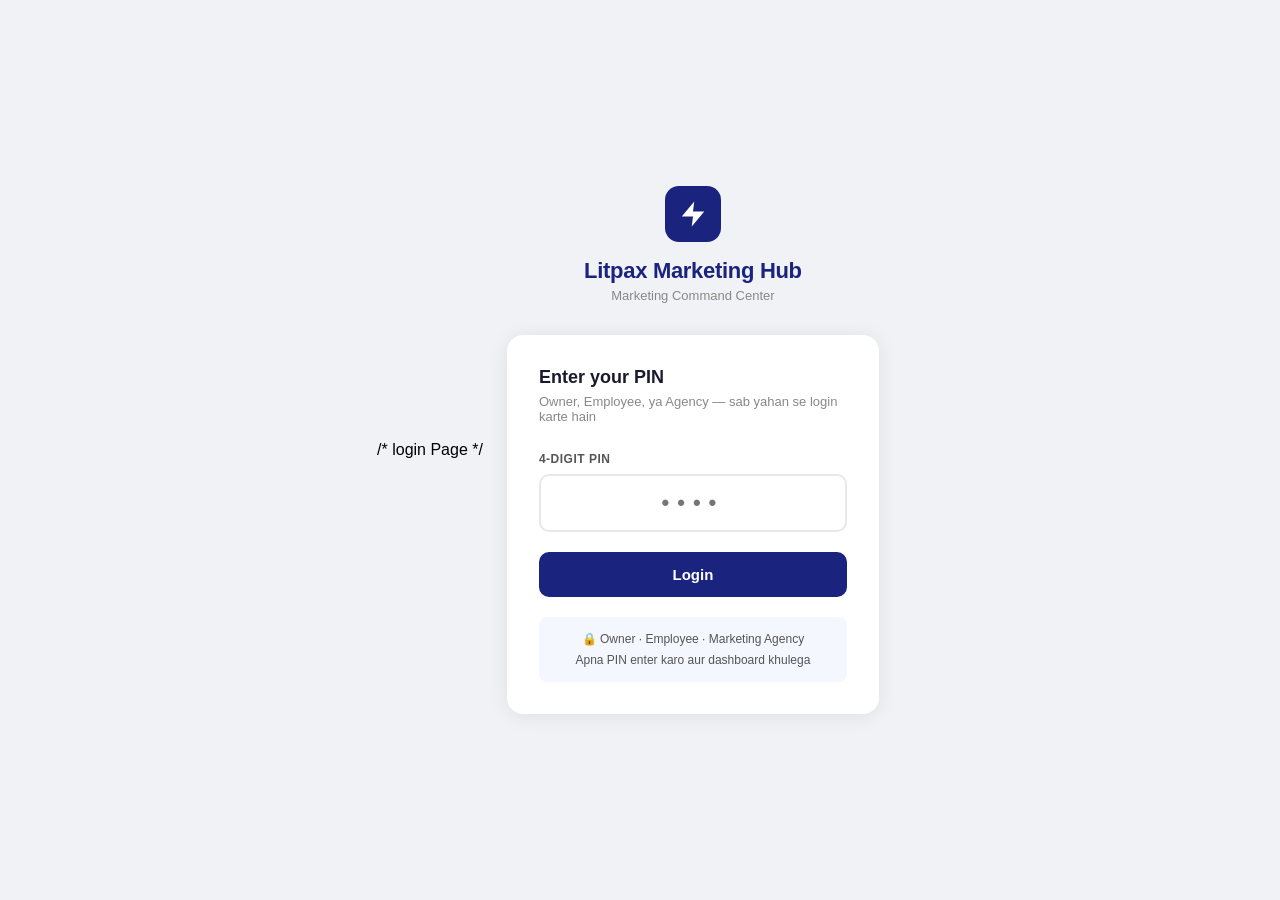
==== agency.html @ cd083c2f "Create agency.html" ====
<!DOCTYPE html>
<html lang="en">
<head>
<meta charset="UTF-8"/>
<meta name="viewport" content="width=device-width, initial-scale=1.0"/>
<title>Agency Panel — Litpax Marketing Hub</title>
<style>
  @import url('https://fonts.googleapis.com/css2?family=Inter:wght@300;400;500;600;700&display=swap');
  * { margin:0; padding:0; box-sizing:border-box; }
  body { font-family:'Inter',sans-serif; background:#f0f2f5; color:#1a1a2e; }

  .sidebar {
    position:fixed; top:0; left:0; width:220px; height:100vh;
    background:#4a148c; display:flex; flex-direction:column; z-index:100;
  }
  .sidebar-brand { padding:20px 20px 16px; border-bottom:1px solid rgba(255,255,255,0.1); }
  .sidebar-brand h2 { color:white; font-size:14px; font-weight:700; }
  .sidebar-brand p  { color:rgba(255,255,255,0.5); font-size:11px; margin-top:2px; }

  .nav { flex:1; padding:12px 0; }
  .nav-item {
    display:flex; align-items:center; gap:10px;
    padding:10px 20px; color:rgba(255,255,255,0.7);
    font-size:13px; font-weight:500; cursor:pointer;
    transition:all 0.2s; border-left:3px solid transparent;
  }
  .nav-item:hover { color:white; background:rgba(255,255,255,0.08); }
  .nav-item.active { color:white; background:rgba(255,255,255,0.12); border-left-color:#ce93d8; }

  .sidebar-footer { padding:16px 20px; border-top:1px solid rgba(255,255,255,0.1); }
  .user-chip { display:flex; align-items:center; gap:10px; }
  .user-avatar {
    width:32px; height:32px; border-radius:50%;
    background:rgba(255,255,255,0.2);
    display:flex; align-items:center; justify-content:center;
    color:white; font-size:13px; font-weight:700;
  }
  .user-info p    { color:white; font-size:12px; font-weight:600; }
  .user-info span { color:rgba(255,255,255,0.5); font-size:11px; }
  .logout-btn {
    margin-top:10px; width:100%; padding:8px;
    background:rgba(255,255,255,0.1); border:none;
    color:rgba(255,255,255,0.7); border-radius:6px;
    font-size:12px; cursor:pointer; font-family:'Inter',sans-serif;
  }
  .logout-btn:hover { background:rgba(255,255,255,0.2); color:white; }

  .main { margin-left:220px; padding:24px; min-height:100vh; }
  .page-header {
    display:flex; align-items:center; justify-content:space-between; margin-bottom:24px;
  }
  .page-header h1 { font-size:22px; font-weight:700; }
  .page-header p  { font-size:13px; color:#888; margin-top:2px; }

  .stats-grid { display:grid; grid-template-columns:repeat(3,1fr); gap:16px; margin-bottom:24px; }
  .stat-card {
    background:white; border-radius:12px; padding:20px;
    box-shadow:0 1px 8px rgba(0,0,0,0.06);
  }
  .stat-label { font-size:11px; font-weight:600; color:#888; text-transform:uppercase; letter-spacing:0.5px; }
  .stat-value { font-size:30px; font-weight:700; color:#4a148c; margin:6px 0 2px; }
  .stat-sub   { font-size:12px; color:#aaa; }
  .stat-card.amber .stat-value { color:#e65100; }
  .stat-card.green .stat-value { color:#2e7d32; }

  .section { display:none; }
  .section.active { display:block; }

  .tasks-grid { display:grid; grid-template-columns:repeat(auto-fill, minmax(320px,1fr)); gap:16px; }

  .task-card {
    background:white; border-radius:12px; padding:20px;
    box-shadow:0 1px 8px rgba(0,0,0,0.06);
    border-left:4px solid #e8e8e8;
    transition:box-shadow 0.2s;
  }
  .task-card:hover { box-shadow:0 4px 20px rgba(0,0,0,0.1); }
  .task-card.priority-High   { border-left-color:#c62828; }
  .task-card.priority-Medium { border-left-color:#e65100; }
  .task-card.priority-Low    { border-left-color:#2e7d32; }

  .task-card-head {
    display:flex; align-items:flex-start; justify-content:space-between; margin-bottom:10px;
  }
  .task-card-head h3 { font-size:14px; font-weight:700; color:#1a1a2e; flex:1; margin-right:8px; }

  .badge { display:inline-block; padding:3px 10px; border-radius:20px; font-size:11px; font-weight:600; }
  .badge-created    { background:#e8eaf6; color:#3949ab; }
  .badge-inprogress { background:#fff3e0; color:#e65100; }
  .badge-review     { background:#f3e5f5; color:#6a1b9a; }
  .badge-approved   { background:#e8f5e9; color:#2e7d32; }
  .badge-rejected   { background:#ffebee; color:#c62828; }

  .task-desc {
    font-size:12px; color:#888; margin-bottom:12px;
    display:-webkit-box; -webkit-line-clamp:2;
    -webkit-box-orient:vertical; overflow:hidden;
  }

  .task-meta { display:flex; gap:16px; margin-bottom:14px; }
  .task-meta-item { font-size:11px; color:#aaa; }
  .task-meta-item strong { color:#555; }

  .task-actions { display:flex; gap:8px; flex-wrap:wrap; }
  .btn-sm {
    padding:6px 12px; border-radius:6px; font-size:12px;
    font-weight:600; cursor:pointer; border:none;
    font-family:'Inter',sans-serif; transition:all 0.2s;
  }
  .btn-upload   { background:#f3e5f5; color:#4a148c; }
  .btn-upload:hover { background:#e1bee7; }
  .btn-progress { background:#fff3e0; color:#e65100; }
  .btn-progress:hover { background:#ffe0b2; }
  .btn-done     { background:#e8f5e9; color:#2e7d32; }
  .btn-done:hover { background:#c8e6c9; }

  /* UPLOAD MODAL */
  .modal-overlay {
    position:fixed; inset:0; background:rgba(0,0,0,0.4);
    display:none; align-items:center; justify-content:center; z-index:1000;
  }
  .modal-overlay.open { display:flex; }
  .modal {
    background:white; border-radius:16px; width:480px; max-width:90vw;
    max-height:85vh; overflow-y:auto; padding:28px;
    box-shadow:0 8px 40px rgba(0,0,0,0.15);
  }
  .modal-head {
    display:flex; align-items:center; justify-content:space-between; margin-bottom:20px;
  }
  .modal-head h3 { font-size:16px; font-weight:700; }
  .modal-close {
    width:28px; height:28px; background:#f0f0f0; border:none;
    border-radius:50%; cursor:pointer; font-size:16px;
    display:flex; align-items:center; justify-content:center;
  }

  .form-group { margin-bottom:14px; }
  .form-group label {
    font-size:11px; font-weight:600; color:#555;
    text-transform:uppercase; letter-spacing:0.5px;
    display:block; margin-bottom:6px;
  }
  .form-group input,
  .form-group textarea {
    width:100%; padding:10px 12px; border:1.5px solid #e8e8e8;
    border-radius:8px; font-size:13px; outline:none;
    font-family:'Inter',sans-serif; transition:border-color 0.2s;
  }
  .form-group input:focus,
  .form-group textarea:focus { border-color:#4a148c; }
  .form-group textarea { resize:vertical; min-height:70px; }

  .btn-primary {
    padding:11px 24px; background:#4a148c; color:white;
    border:none; border-radius:8px; font-size:13px; font-weight:600;
    cursor:pointer; font-family:'Inter',sans-serif; transition:background 0.2s;
  }
  .btn-primary:hover { background:#6a1b9a; }
  .btn-primary:disabled { background:#aaa; cursor:not-allowed; }

  .del-history { margin-top:16px; }
  .del-history h4 { font-size:12px; font-weight:700; color:#555; text-transform:uppercase; margin-bottom:8px; }
  .del-item { padding:10px 12px; background:#f8f9ff; border-radius:8px; margin-bottom:6px; font-size:12px; }
  .del-item a { color:#4a148c; text-decoration:none; font-weight:500; }
  .del-meta { font-size:11px; color:#aaa; margin-top:2px; }

  .empty-state { text-align:center; padding:48px 20px; color:#aaa; }
  .empty-state p { font-size:14px; margin-top:8px; }

  .table-card { background:white; border-radius:12px; box-shadow:0 1px 8px rgba(0,0,0,0.06); overflow:hidden; }
  .table-header { padding:16px 20px; border-bottom:1px solid #f0f0f0; }
  .table-header h3 { font-size:14px; font-weight:700; }
  table { width:100%; border-collapse:collapse; }
  th { padding:10px 16px; text-align:left; font-size:11px; font-weight:600; color:#888; text-transform:uppercase; background:#fafafa; border-bottom:1px solid #f0f0f0; }
  td { padding:12px 16px; font-size:13px; color:#333; border-bottom:1px solid #f7f7f7; }
  tr:last-child td { border-bottom:none; }

  .toast {
    position:fixed; bottom:24px; right:24px;
    background:#4a148c; color:white; padding:12px 20px;
    border-radius:10px; font-size:13px; font-weight:500;
    box-shadow:0 4px 20px rgba(0,0,0,0.15);
    transform:translateY(80px); opacity:0; transition:all 0.3s; z-index:9999;
  }
  .toast.show { transform:translateY(0); opacity:1; }

  .spinner {
    display:inline-block; width:14px; height:14px;
    border:2px solid rgba(255,255,255,0.4); border-top-color:white;
    border-radius:50%; animation:spin 0.7s linear infinite;
    vertical-align:middle; margin-right:6px;
  }
  @keyframes spin { to { transform:rotate(360deg); } }
</style>
</head>
<body>

<div class="sidebar">
  <div class="sidebar-brand">
    <h2>⚡ Litpax</h2>
    <p>Agency Panel</p>
  </div>
  <nav class="nav">
    <div class="nav-item active" onclick="showSection('tasks')" id="nav-tasks">
      <span class="icon">📋</span> My Tasks
    </div>
    <div class="nav-item" onclick="showSection('deliverables')" id="nav-deliverables">
      <span class="icon">📁</span> My Deliverables
    </div>
  </nav>
  <div class="sidebar-footer">
    <div class="user-chip">
      <div class="user-avatar" id="userAvatar">A</div>
      <div class="user-info">
        <p id="userName">Agency</p>
        <span>Marketing Agency</span>
      </div>
    </div>
    <button class="logout-btn" onclick="logout()">Logout</button>
  </div>
</div>

<div class="main">

  <!-- TASKS -->
  <div class="section active" id="section-tasks">
    <div class="page-header">
      <div>
        <h1>My Tasks</h1>
        <p>Litpax ne assign kiye hue kaam</p>
      </div>
      <button class="btn-primary" onclick="loadTasks()">🔄 Refresh</button>
    </div>

    <div class="stats-grid">
      <div class="stat-card amber">
        <div class="stat-label">Active Tasks</div>
        <div class="stat-value" id="s-active">—</div>
        <div class="stat-sub">In Progress</div>
      </div>
      <div class="stat-card">
        <div class="stat-label">Pending</div>
        <div class="stat-value" id="s-pending">—</div>
        <div class="stat-sub">Not started</div>
      </div>
      <div class="stat-card green">
        <div class="stat-label">Approved</div>
        <div class="stat-value" id="s-done">—</div>
        <div class="stat-sub">Completed</div>
      </div>
    </div>

    <div id="tasks-grid" class="tasks-grid">
      <div class="empty-state"><p>Loading tasks...</p></div>
    </div>
  </div>

  <!-- DELIVERABLES -->
  <div class="section" id="section-deliverables">
    <div class="page-header">
      <div><h1>My Deliverables</h1><p>Sab uploaded work ka record</p></div>
      <button class="btn-primary" onclick="loadDeliverables()">🔄 Refresh</button>
    </div>
    <div class="table-card">
      <div class="table-header"><h3>Uploaded Deliverables</h3></div>
      <table>
        <thead>
          <tr><th>Task</th><th>Description</th><th>Link</th><th>Date</th><th>Status</th></tr>
        </thead>
        <tbody id="del-tbody">
          <tr><td colspan="5" class="empty-state"><p>Loading...</p></td></tr>
        </tbody>
      </table>
    </div>
  </div>

</div>

<!-- UPLOAD MODAL -->
<div class="modal-overlay" id="uploadModal">
  <div class="modal">
    <div class="modal-head">
      <h3 id="modal-title">Upload Deliverable</h3>
      <button class="modal-close" onclick="closeModal()">✕</button>
    </div>
    <div id="modal-body"></div>
  </div>
</div>

<div class="toast" id="toast"></div>

<script>
  const GAS_URL = "https://script.google.com/macros/s/AKfycbzYhshyLYchNjDuLm20MrMUTQZz-8lAbnxDJ6H6fuEs2qr884WjIAEE5Ipd9Irr_8K0rg/exec";
  let user = null;
  let allTasks = [];

  window.onload = () => {
    const u = sessionStorage.getItem('lmh_user');
    if (!u) return window.location.href = 'index.html';
    user = JSON.parse(u);
    if (user.role !== 'agency') return window.location.href = 'index.html';
    document.getElementById('userName').textContent = user.name;
    document.getElementById('userAvatar').textContent = user.name[0].toUpperCase();
    loadTasks();
  };

  function logout() { sessionStorage.clear(); window.location.href = 'index.html'; }

  function showSection(name) {
    document.querySelectorAll('.section').forEach(s => s.classList.remove('active'));
    document.querySelectorAll('.nav-item').forEach(n => n.classList.remove('active'));
    document.getElementById('section-' + name).classList.add('active');
    document.getElementById('nav-' + name).classList.add('active');
    if (name === 'deliverables') loadDeliverables();
  }

  function showToast(msg) {
    const t = document.getElementById('toast');
    t.textContent = msg;
    t.classList.add('show');
    setTimeout(() => t.classList.remove('show'), 3000);
  }

  function badgeHtml(status) {
    const map = {
      'Created':'badge-created','In Progress':'badge-inprogress',
      'Review':'badge-review','Approved':'badge-approved','Rejected':'badge-rejected'
    };
    return `<span class="badge ${map[status]||'badge-created'}">${status}</span>`;
  }

  async function api(body) {
    const res = await fetch(GAS_URL, { method:'POST', body:JSON.stringify(body) });
    return res.json();
  }

  async function loadTasks() {
    try {
      const data = await api({ action:'getTasks', role:'agency', userName:user.name });
      if (data.success) {
        allTasks = data.tasks;
        const active  = allTasks.filter(t => t.Status === 'In Progress').length;
        const pending = allTasks.filter(t => t.Status === 'Created' || t.Status === 'Assigned').length;
        const done    = allTasks.filter(t => t.Status === 'Approved').length;
        document.getElementById('s-active').textContent  = active;
        document.getElementById('s-pending').textContent = pending;
        document.getElementById('s-done').textContent    = done;
        renderTaskCards(allTasks);
      }
    } catch(e) { showToast('Error loading tasks'); }
  }

  function renderTaskCards(tasks) {
    const grid = document.getElementById('tasks-grid');
    if (!tasks.length) {
      grid.innerHTML = '<div class="empty-state"><p>Koi task assign nahi hua abhi</p></div>';
      return;
    }
    grid.innerHTML = tasks.map(t => `
      <div class="task-card priority-${t.Priority||'Low'}">
        <div class="task-card-head">
          <h3>${t.Title}</h3>
          ${badgeHtml(t.Status)}
        </div>
        <p class="task-desc">${t.Description||'Koi description nahi'}</p>
        <div class="task-meta">
          <div class="task-meta-item">Type: <strong>${t.Type||'—'}</strong></div>
          <div class="task-meta-item">Due: <strong style="color:${isDue(t.Due_Date)?'#c62828':'#555'}">${t.Due_Date||'—'}</strong></div>
        </div>
        <div class="task-actions">
          ${t.Status === 'In Progress' || t.Status === 'Assigned' || t.Status === 'Created' ? `
            <button class="btn-sm btn-upload" onclick="openUpload('${t.Task_ID}','${t.Title}')">📁 Upload Work</button>
          ` : ''}
          ${t.Status === 'Created' || t.Status === 'Assigned' ? `
            <button class="btn-sm btn-progress" onclick="markProgress('${t.Task_ID}')">▶ Start</button>
          ` : ''}
          ${t.Status === 'In Progress' ? `
            <button class="btn-sm btn-done" onclick="markDone('${t.Task_ID}','${t.Title}')">✓ Mark Done</button>
          ` : ''}
          ${t.Status === 'Rejected' ? `
            <button class="btn-sm btn-upload" onclick="openUpload('${t.Task_ID}','${t.Title}')">🔄 Resubmit</button>
          ` : ''}
        </div>
      </div>`).join('');
  }

  function isDue(d) { return d ? new Date(d) < new Date() : false; }

  async function markProgress(taskId) {
    try {
      await api({
        action:'updateStatus', taskId, newStatus:'In Progress',
        userName:user.name, userRole:'agency', remarks:'Agency ne kaam shuru kiya'
      });
      showToast('✅ Task started!');
      loadTasks();
    } catch(e) { showToast('Error'); }
  }

  async function markDone(taskId, title) {
    // Ask to upload first
    openUpload(taskId, title, true);
  }

  async function openUpload(taskId, title, submitAfter = false) {
    // Load previous deliverables
    let dels = [];
    try {
      const d = await api({ action:'getDeliverables', taskId });
      if (d.success) dels = d.deliverables;
    } catch(e) {}

    document.getElementById('modal-title').textContent = `Upload — ${title}`;
    document.getElementById('modal-body').innerHTML = `
      <div class="form-group">
        <label>File / Drive Link *</label>
        <input type="url" id="up-link" placeholder="https://drive.google.com/..."/>
      </div>
      <div class="form-group">
        <label>Description *</label>
        <input type="text" id="up-desc" placeholder="Kya upload kiya — e.g. Instagram Post Draft 1"/>
      </div>
      <button class="btn-primary" onclick="doUpload('${taskId}','${title}',${submitAfter})">Upload Deliverable</button>

      ${dels.length ? `
        <div class="del-history">
          <h4>Previous Uploads (${dels.length})</h4>
          ${dels.map(d => `
            <div class="del-item">
              <a href="${d.File_Link}" target="_blank">🔗 ${d.Description||'File'}</a>
              <div class="del-meta">${d.Upload_Date} · <strong>${d.Status}</strong></div>
            </div>`).join('')}
        </div>` : ''}
    `;
    document.getElementById('uploadModal').classList.add('open');
  }

  async function doUpload(taskId, title, submitAfter) {
    const link = document.getElementById('up-link').value.trim();
    const desc = document.getElementById('up-desc').value.trim();
    if (!link || !desc) { showToast('Link aur description dono daalo!'); return; }

    try {
      await api({
        action:'addDeliverable', taskId, taskTitle:title,
        fileLink:link, description:desc, uploadedBy:user.name
      });

      if (submitAfter) {
        await api({
          action:'updateStatus', taskId, newStatus:'Review',
          userName:user.name, userRole:'agency',
          remarks:'Agency ne kaam complete kiya, review ke liye bheja'
        });
        showToast('✅ Work submitted for review!');
      } else {
        showToast('✅ Deliverable uploaded!');
      }
      closeModal();
      loadTasks();
    } catch(e) { showToast('Error uploading'); }
  }

  function closeModal() { document.getElementById('uploadModal').classList.remove('open'); }

  async function loadDeliverables() {
    try {
      const data = await api({ action:'getDeliverables' });
      const tbody = document.getElementById('del-tbody');
      if (data.success && data.deliverables.length) {
        // Filter only this agency's uploads
        const mine = data.deliverables.filter(d => d.Uploaded_By === user.name);
        if (!mine.length) {
          tbody.innerHTML = '<tr><td colspan="5" class="empty-state"><p>Abhi koi upload nahi</p></td></tr>';
          return;
        }
        tbody.innerHTML = mine.map(d => `
          <tr>
            <td><strong>${d.Task_Title||'—'}</strong></td>
            <td>${d.Description||'—'}</td>
            <td><a href="${d.File_Link}" target="_blank" style="color:#4a148c;font-weight:500">🔗 Open</a></td>
            <td style="font-size:12px;color:#888">${d.Upload_Date||'—'}</td>
            <td>${badgeHtml(d.Status)}</td>
          </tr>`).join('');
      } else {
        tbody.innerHTML = '<tr><td colspan="5" class="empty-state"><p>Koi deliverable nahi</p></td></tr>';
      }
    } catch(e) { showToast('Error'); }
  }
</script>
</body>
</html>
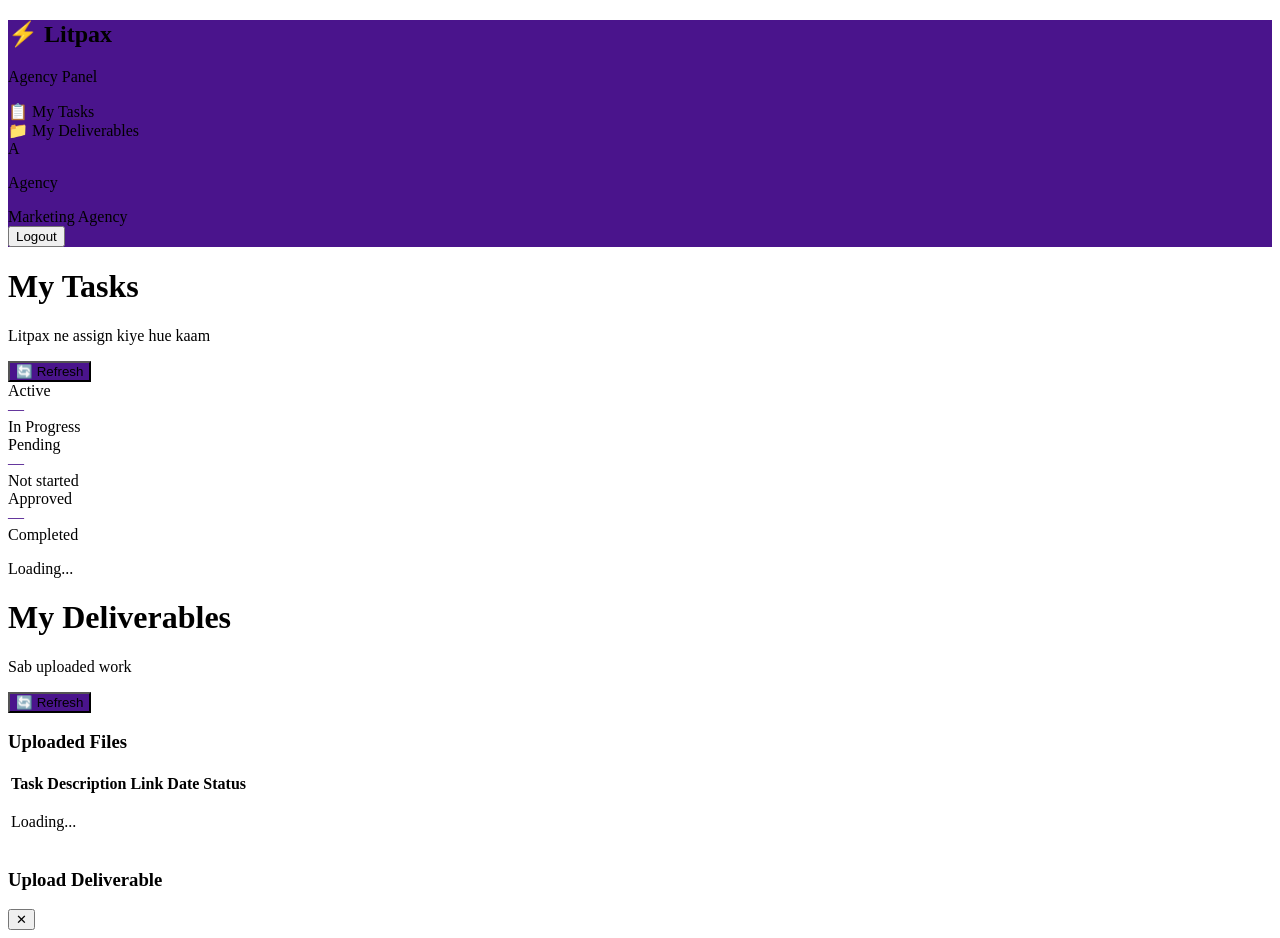
==== commit a346f06e: "Update agency.html" ====
--- a/agency.html
+++ b/agency.html
@@ -4,218 +4,30 @@
 <meta charset="UTF-8"/>
 <meta name="viewport" content="width=device-width, initial-scale=1.0"/>
 <title>Agency Panel — Litpax Marketing Hub</title>
+<link rel="stylesheet" href="style.css"/>
 <style>
-  @import url('https://fonts.googleapis.com/css2?family=Inter:wght@300;400;500;600;700&display=swap');
-  * { margin:0; padding:0; box-sizing:border-box; }
-  body { font-family:'Inter',sans-serif; background:#f0f2f5; color:#1a1a2e; }
-
-  .sidebar {
-    position:fixed; top:0; left:0; width:220px; height:100vh;
-    background:#4a148c; display:flex; flex-direction:column; z-index:100;
-  }
-  .sidebar-brand { padding:20px 20px 16px; border-bottom:1px solid rgba(255,255,255,0.1); }
-  .sidebar-brand h2 { color:white; font-size:14px; font-weight:700; }
-  .sidebar-brand p  { color:rgba(255,255,255,0.5); font-size:11px; margin-top:2px; }
-
-  .nav { flex:1; padding:12px 0; }
-  .nav-item {
-    display:flex; align-items:center; gap:10px;
-    padding:10px 20px; color:rgba(255,255,255,0.7);
-    font-size:13px; font-weight:500; cursor:pointer;
-    transition:all 0.2s; border-left:3px solid transparent;
-  }
-  .nav-item:hover { color:white; background:rgba(255,255,255,0.08); }
-  .nav-item.active { color:white; background:rgba(255,255,255,0.12); border-left-color:#ce93d8; }
-
-  .sidebar-footer { padding:16px 20px; border-top:1px solid rgba(255,255,255,0.1); }
-  .user-chip { display:flex; align-items:center; gap:10px; }
-  .user-avatar {
-    width:32px; height:32px; border-radius:50%;
-    background:rgba(255,255,255,0.2);
-    display:flex; align-items:center; justify-content:center;
-    color:white; font-size:13px; font-weight:700;
-  }
-  .user-info p    { color:white; font-size:12px; font-weight:600; }
-  .user-info span { color:rgba(255,255,255,0.5); font-size:11px; }
-  .logout-btn {
-    margin-top:10px; width:100%; padding:8px;
-    background:rgba(255,255,255,0.1); border:none;
-    color:rgba(255,255,255,0.7); border-radius:6px;
-    font-size:12px; cursor:pointer; font-family:'Inter',sans-serif;
-  }
-  .logout-btn:hover { background:rgba(255,255,255,0.2); color:white; }
-
-  .main { margin-left:220px; padding:24px; min-height:100vh; }
-  .page-header {
-    display:flex; align-items:center; justify-content:space-between; margin-bottom:24px;
-  }
-  .page-header h1 { font-size:22px; font-weight:700; }
-  .page-header p  { font-size:13px; color:#888; margin-top:2px; }
-
-  .stats-grid { display:grid; grid-template-columns:repeat(3,1fr); gap:16px; margin-bottom:24px; }
-  .stat-card {
-    background:white; border-radius:12px; padding:20px;
-    box-shadow:0 1px 8px rgba(0,0,0,0.06);
-  }
-  .stat-label { font-size:11px; font-weight:600; color:#888; text-transform:uppercase; letter-spacing:0.5px; }
-  .stat-value { font-size:30px; font-weight:700; color:#4a148c; margin:6px 0 2px; }
-  .stat-sub   { font-size:12px; color:#aaa; }
-  .stat-card.amber .stat-value { color:#e65100; }
-  .stat-card.green .stat-value { color:#2e7d32; }
-
-  .section { display:none; }
-  .section.active { display:block; }
-
-  .tasks-grid { display:grid; grid-template-columns:repeat(auto-fill, minmax(320px,1fr)); gap:16px; }
-
-  .task-card {
-    background:white; border-radius:12px; padding:20px;
-    box-shadow:0 1px 8px rgba(0,0,0,0.06);
-    border-left:4px solid #e8e8e8;
-    transition:box-shadow 0.2s;
-  }
-  .task-card:hover { box-shadow:0 4px 20px rgba(0,0,0,0.1); }
-  .task-card.priority-High   { border-left-color:#c62828; }
-  .task-card.priority-Medium { border-left-color:#e65100; }
-  .task-card.priority-Low    { border-left-color:#2e7d32; }
-
-  .task-card-head {
-    display:flex; align-items:flex-start; justify-content:space-between; margin-bottom:10px;
-  }
-  .task-card-head h3 { font-size:14px; font-weight:700; color:#1a1a2e; flex:1; margin-right:8px; }
-
-  .badge { display:inline-block; padding:3px 10px; border-radius:20px; font-size:11px; font-weight:600; }
-  .badge-created    { background:#e8eaf6; color:#3949ab; }
-  .badge-inprogress { background:#fff3e0; color:#e65100; }
-  .badge-review     { background:#f3e5f5; color:#6a1b9a; }
-  .badge-approved   { background:#e8f5e9; color:#2e7d32; }
-  .badge-rejected   { background:#ffebee; color:#c62828; }
-
-  .task-desc {
-    font-size:12px; color:#888; margin-bottom:12px;
-    display:-webkit-box; -webkit-line-clamp:2;
-    -webkit-box-orient:vertical; overflow:hidden;
-  }
-
-  .task-meta { display:flex; gap:16px; margin-bottom:14px; }
-  .task-meta-item { font-size:11px; color:#aaa; }
-  .task-meta-item strong { color:#555; }
-
-  .task-actions { display:flex; gap:8px; flex-wrap:wrap; }
-  .btn-sm {
-    padding:6px 12px; border-radius:6px; font-size:12px;
-    font-weight:600; cursor:pointer; border:none;
-    font-family:'Inter',sans-serif; transition:all 0.2s;
-  }
-  .btn-upload   { background:#f3e5f5; color:#4a148c; }
-  .btn-upload:hover { background:#e1bee7; }
-  .btn-progress { background:#fff3e0; color:#e65100; }
-  .btn-progress:hover { background:#ffe0b2; }
-  .btn-done     { background:#e8f5e9; color:#2e7d32; }
-  .btn-done:hover { background:#c8e6c9; }
-
-  /* UPLOAD MODAL */
-  .modal-overlay {
-    position:fixed; inset:0; background:rgba(0,0,0,0.4);
-    display:none; align-items:center; justify-content:center; z-index:1000;
-  }
-  .modal-overlay.open { display:flex; }
-  .modal {
-    background:white; border-radius:16px; width:480px; max-width:90vw;
-    max-height:85vh; overflow-y:auto; padding:28px;
-    box-shadow:0 8px 40px rgba(0,0,0,0.15);
-  }
-  .modal-head {
-    display:flex; align-items:center; justify-content:space-between; margin-bottom:20px;
-  }
-  .modal-head h3 { font-size:16px; font-weight:700; }
-  .modal-close {
-    width:28px; height:28px; background:#f0f0f0; border:none;
-    border-radius:50%; cursor:pointer; font-size:16px;
-    display:flex; align-items:center; justify-content:center;
-  }
-
-  .form-group { margin-bottom:14px; }
-  .form-group label {
-    font-size:11px; font-weight:600; color:#555;
-    text-transform:uppercase; letter-spacing:0.5px;
-    display:block; margin-bottom:6px;
-  }
-  .form-group input,
-  .form-group textarea {
-    width:100%; padding:10px 12px; border:1.5px solid #e8e8e8;
-    border-radius:8px; font-size:13px; outline:none;
-    font-family:'Inter',sans-serif; transition:border-color 0.2s;
-  }
+  .sidebar { background: #4a148c; }
+  .nav-item.active { border-left-color: #ce93d8; }
+  .stat-value { color: #4a148c; }
+  .btn-primary { background: #4a148c; }
+  .btn-primary:hover { background: #6a1b9a; }
+  .toast { background: #4a148c; }
   .form-group input:focus,
-  .form-group textarea:focus { border-color:#4a148c; }
-  .form-group textarea { resize:vertical; min-height:70px; }
-
-  .btn-primary {
-    padding:11px 24px; background:#4a148c; color:white;
-    border:none; border-radius:8px; font-size:13px; font-weight:600;
-    cursor:pointer; font-family:'Inter',sans-serif; transition:background 0.2s;
-  }
-  .btn-primary:hover { background:#6a1b9a; }
-  .btn-primary:disabled { background:#aaa; cursor:not-allowed; }
-
-  .del-history { margin-top:16px; }
-  .del-history h4 { font-size:12px; font-weight:700; color:#555; text-transform:uppercase; margin-bottom:8px; }
-  .del-item { padding:10px 12px; background:#f8f9ff; border-radius:8px; margin-bottom:6px; font-size:12px; }
-  .del-item a { color:#4a148c; text-decoration:none; font-weight:500; }
-  .del-meta { font-size:11px; color:#aaa; margin-top:2px; }
-
-  .empty-state { text-align:center; padding:48px 20px; color:#aaa; }
-  .empty-state p { font-size:14px; margin-top:8px; }
-
-  .table-card { background:white; border-radius:12px; box-shadow:0 1px 8px rgba(0,0,0,0.06); overflow:hidden; }
-  .table-header { padding:16px 20px; border-bottom:1px solid #f0f0f0; }
-  .table-header h3 { font-size:14px; font-weight:700; }
-  table { width:100%; border-collapse:collapse; }
-  th { padding:10px 16px; text-align:left; font-size:11px; font-weight:600; color:#888; text-transform:uppercase; background:#fafafa; border-bottom:1px solid #f0f0f0; }
-  td { padding:12px 16px; font-size:13px; color:#333; border-bottom:1px solid #f7f7f7; }
-  tr:last-child td { border-bottom:none; }
-
-  .toast {
-    position:fixed; bottom:24px; right:24px;
-    background:#4a148c; color:white; padding:12px 20px;
-    border-radius:10px; font-size:13px; font-weight:500;
-    box-shadow:0 4px 20px rgba(0,0,0,0.15);
-    transform:translateY(80px); opacity:0; transition:all 0.3s; z-index:9999;
-  }
-  .toast.show { transform:translateY(0); opacity:1; }
-
-  .spinner {
-    display:inline-block; width:14px; height:14px;
-    border:2px solid rgba(255,255,255,0.4); border-top-color:white;
-    border-radius:50%; animation:spin 0.7s linear infinite;
-    vertical-align:middle; margin-right:6px;
-  }
-  @keyframes spin { to { transform:rotate(360deg); } }
+  .form-group textarea:focus { border-color: #4a148c; }
 </style>
 </head>
 <body>
 
 <div class="sidebar">
-  <div class="sidebar-brand">
-    <h2>⚡ Litpax</h2>
-    <p>Agency Panel</p>
-  </div>
+  <div class="sidebar-brand"><h2>⚡ Litpax</h2><p>Agency Panel</p></div>
   <nav class="nav">
-    <div class="nav-item active" onclick="showSection('tasks')" id="nav-tasks">
-      <span class="icon">📋</span> My Tasks
-    </div>
-    <div class="nav-item" onclick="showSection('deliverables')" id="nav-deliverables">
-      <span class="icon">📁</span> My Deliverables
-    </div>
+    <div class="nav-item active" onclick="showSection('tasks')" id="nav-tasks"><span class="icon">📋</span> My Tasks</div>
+    <div class="nav-item" onclick="showSection('deliverables');loadDeliverables()" id="nav-deliverables"><span class="icon">📁</span> My Deliverables</div>
   </nav>
   <div class="sidebar-footer">
     <div class="user-chip">
       <div class="user-avatar" id="userAvatar">A</div>
-      <div class="user-info">
-        <p id="userName">Agency</p>
-        <span>Marketing Agency</span>
-      </div>
+      <div class="user-info"><p id="userName">Agency</p><span>Marketing Agency</span></div>
     </div>
     <button class="logout-btn" onclick="logout()">Logout</button>
   </div>
@@ -226,52 +38,27 @@
   <!-- TASKS -->
   <div class="section active" id="section-tasks">
     <div class="page-header">
-      <div>
-        <h1>My Tasks</h1>
-        <p>Litpax ne assign kiye hue kaam</p>
-      </div>
+      <div><h1>My Tasks</h1><p>Litpax ne assign kiye hue kaam</p></div>
       <button class="btn-primary" onclick="loadTasks()">🔄 Refresh</button>
     </div>
-
-    <div class="stats-grid">
-      <div class="stat-card amber">
-        <div class="stat-label">Active Tasks</div>
-        <div class="stat-value" id="s-active">—</div>
-        <div class="stat-sub">In Progress</div>
-      </div>
-      <div class="stat-card">
-        <div class="stat-label">Pending</div>
-        <div class="stat-value" id="s-pending">—</div>
-        <div class="stat-sub">Not started</div>
-      </div>
-      <div class="stat-card green">
-        <div class="stat-label">Approved</div>
-        <div class="stat-value" id="s-done">—</div>
-        <div class="stat-sub">Completed</div>
-      </div>
+    <div class="stats-grid col3">
+      <div class="stat-card amber"><div class="stat-label">Active</div><div class="stat-value" id="s-active">—</div><div class="stat-sub">In Progress</div></div>
+      <div class="stat-card"><div class="stat-label">Pending</div><div class="stat-value" id="s-pending">—</div><div class="stat-sub">Not started</div></div>
+      <div class="stat-card green"><div class="stat-label">Approved</div><div class="stat-value" id="s-done">—</div><div class="stat-sub">Completed</div></div>
     </div>
-
-    <div id="tasks-grid" class="tasks-grid">
-      <div class="empty-state"><p>Loading tasks...</p></div>
-    </div>
+    <div id="tasks-grid" class="tasks-grid"><div class="empty-state"><p>Loading...</p></div></div>
   </div>
 
   <!-- DELIVERABLES -->
   <div class="section" id="section-deliverables">
     <div class="page-header">
-      <div><h1>My Deliverables</h1><p>Sab uploaded work ka record</p></div>
+      <div><h1>My Deliverables</h1><p>Sab uploaded work</p></div>
       <button class="btn-primary" onclick="loadDeliverables()">🔄 Refresh</button>
     </div>
     <div class="table-card">
-      <div class="table-header"><h3>Uploaded Deliverables</h3></div>
-      <table>
-        <thead>
-          <tr><th>Task</th><th>Description</th><th>Link</th><th>Date</th><th>Status</th></tr>
-        </thead>
-        <tbody id="del-tbody">
-          <tr><td colspan="5" class="empty-state"><p>Loading...</p></td></tr>
-        </tbody>
-      </table>
+      <div class="table-header"><h3>Uploaded Files</h3></div>
+      <table><thead><tr><th>Task</th><th>Description</th><th>Link</th><th>Date</th><th>Status</th></tr></thead>
+      <tbody id="del-tbody"><tr><td colspan="5" class="empty-state"><p>Loading...</p></td></tr></tbody></table>
     </div>
   </div>
 
@@ -280,72 +67,33 @@
 <!-- UPLOAD MODAL -->
 <div class="modal-overlay" id="uploadModal">
   <div class="modal">
-    <div class="modal-head">
-      <h3 id="modal-title">Upload Deliverable</h3>
-      <button class="modal-close" onclick="closeModal()">✕</button>
-    </div>
+    <div class="modal-head"><h3 id="modal-title">Upload Deliverable</h3><button class="modal-close" onclick="closeModal()">✕</button></div>
     <div id="modal-body"></div>
   </div>
 </div>
 
 <div class="toast" id="toast"></div>
 
+<script src="script.js"></script>
 <script>
-  const GAS_URL = "https://script.google.com/macros/s/AKfycbzYhshyLYchNjDuLm20MrMUTQZz-8lAbnxDJ6H6fuEs2qr884WjIAEE5Ipd9Irr_8K0rg/exec";
+  let allTasks = [];
   let user = null;
-  let allTasks = [];
 
   window.onload = () => {
-    const u = sessionStorage.getItem('lmh_user');
-    if (!u) return window.location.href = 'index.html';
-    user = JSON.parse(u);
-    if (user.role !== 'agency') return window.location.href = 'index.html';
-    document.getElementById('userName').textContent = user.name;
-    document.getElementById('userAvatar').textContent = user.name[0].toUpperCase();
+    user = getUser();
+    if (!user || user.role !== 'agency') return window.location.href = 'index.html';
+    initUserChip(user);
     loadTasks();
   };
-
-  function logout() { sessionStorage.clear(); window.location.href = 'index.html'; }
-
-  function showSection(name) {
-    document.querySelectorAll('.section').forEach(s => s.classList.remove('active'));
-    document.querySelectorAll('.nav-item').forEach(n => n.classList.remove('active'));
-    document.getElementById('section-' + name).classList.add('active');
-    document.getElementById('nav-' + name).classList.add('active');
-    if (name === 'deliverables') loadDeliverables();
-  }
-
-  function showToast(msg) {
-    const t = document.getElementById('toast');
-    t.textContent = msg;
-    t.classList.add('show');
-    setTimeout(() => t.classList.remove('show'), 3000);
-  }
-
-  function badgeHtml(status) {
-    const map = {
-      'Created':'badge-created','In Progress':'badge-inprogress',
-      'Review':'badge-review','Approved':'badge-approved','Rejected':'badge-rejected'
-    };
-    return `<span class="badge ${map[status]||'badge-created'}">${status}</span>`;
-  }
-
-  async function api(body) {
-    const res = await fetch(GAS_URL, { method:'POST', body:JSON.stringify(body) });
-    return res.json();
-  }
 
   async function loadTasks() {
     try {
       const data = await api({ action:'getTasks', role:'agency', userName:user.name });
       if (data.success) {
         allTasks = data.tasks;
-        const active  = allTasks.filter(t => t.Status === 'In Progress').length;
-        const pending = allTasks.filter(t => t.Status === 'Created' || t.Status === 'Assigned').length;
-        const done    = allTasks.filter(t => t.Status === 'Approved').length;
-        document.getElementById('s-active').textContent  = active;
-        document.getElementById('s-pending').textContent = pending;
-        document.getElementById('s-done').textContent    = done;
+        document.getElementById('s-active').textContent  = allTasks.filter(t=>t.Status==='In Progress').length;
+        document.getElementById('s-pending').textContent = allTasks.filter(t=>t.Status==='Created'||t.Status==='Assigned').length;
+        document.getElementById('s-done').textContent    = allTasks.filter(t=>t.Status==='Approved').length;
         renderTaskCards(allTasks);
       }
     } catch(e) { showToast('Error loading tasks'); }
@@ -353,136 +101,76 @@
 
   function renderTaskCards(tasks) {
     const grid = document.getElementById('tasks-grid');
-    if (!tasks.length) {
-      grid.innerHTML = '<div class="empty-state"><p>Koi task assign nahi hua abhi</p></div>';
-      return;
-    }
-    grid.innerHTML = tasks.map(t => `
-      <div class="task-card priority-${t.Priority||'Low'}">
-        <div class="task-card-head">
-          <h3>${t.Title}</h3>
-          ${badgeHtml(t.Status)}
-        </div>
-        <p class="task-desc">${t.Description||'Koi description nahi'}</p>
-        <div class="task-meta">
-          <div class="task-meta-item">Type: <strong>${t.Type||'—'}</strong></div>
-          <div class="task-meta-item">Due: <strong style="color:${isDue(t.Due_Date)?'#c62828':'#555'}">${t.Due_Date||'—'}</strong></div>
-        </div>
-        <div class="task-actions">
-          ${t.Status === 'In Progress' || t.Status === 'Assigned' || t.Status === 'Created' ? `
-            <button class="btn-sm btn-upload" onclick="openUpload('${t.Task_ID}','${t.Title}')">📁 Upload Work</button>
-          ` : ''}
-          ${t.Status === 'Created' || t.Status === 'Assigned' ? `
-            <button class="btn-sm btn-progress" onclick="markProgress('${t.Task_ID}')">▶ Start</button>
-          ` : ''}
-          ${t.Status === 'In Progress' ? `
-            <button class="btn-sm btn-done" onclick="markDone('${t.Task_ID}','${t.Title}')">✓ Mark Done</button>
-          ` : ''}
-          ${t.Status === 'Rejected' ? `
-            <button class="btn-sm btn-upload" onclick="openUpload('${t.Task_ID}','${t.Title}')">🔄 Resubmit</button>
-          ` : ''}
-        </div>
-      </div>`).join('');
+    grid.innerHTML = !tasks.length
+      ? '<div class="empty-state"><p>Koi task assign nahi hua</p></div>'
+      : tasks.map(t=>`
+        <div class="task-card priority-${t.Priority||'Low'}">
+          <div class="task-card-head"><h3>${t.Title}</h3>${badgeHtml(t.Status)}</div>
+          <p class="task-desc">${t.Description||'Koi description nahi'}</p>
+          <div class="task-meta">
+            <div class="task-meta-item">Type: <strong>${t.Type||'—'}</strong></div>
+            <div class="task-meta-item">Due: <strong style="color:${isDue(t.Due_Date)?'#c62828':'#555'}">${t.Due_Date||'—'}</strong></div>
+          </div>
+          <div class="task-actions">
+            ${(t.Status==='In Progress'||t.Status==='Assigned'||t.Status==='Created')?`<button class="btn-sm btn-upload" onclick="openUpload('${t.Task_ID}','${t.Title}',false)">📁 Upload Work</button>`:''}
+            ${(t.Status==='Created'||t.Status==='Assigned')?`<button class="btn-sm btn-progress" onclick="markProgress('${t.Task_ID}')">▶ Start</button>`:''}
+            ${t.Status==='In Progress'?`<button class="btn-sm btn-done" onclick="openUpload('${t.Task_ID}','${t.Title}',true)">✓ Mark Done</button>`:''}
+            ${t.Status==='Rejected'?`<button class="btn-sm btn-upload" onclick="openUpload('${t.Task_ID}','${t.Title}',false)">🔄 Resubmit</button>`:''}
+          </div>
+        </div>`).join('');
   }
-
-  function isDue(d) { return d ? new Date(d) < new Date() : false; }
 
   async function markProgress(taskId) {
     try {
-      await api({
-        action:'updateStatus', taskId, newStatus:'In Progress',
-        userName:user.name, userRole:'agency', remarks:'Agency ne kaam shuru kiya'
-      });
-      showToast('✅ Task started!');
-      loadTasks();
+      await api({ action:'updateStatus', taskId, newStatus:'In Progress', userName:user.name, userRole:'agency', remarks:'Agency ne kaam shuru kiya' });
+      showToast('✅ Task started!'); loadTasks();
     } catch(e) { showToast('Error'); }
   }
 
-  async function markDone(taskId, title) {
-    // Ask to upload first
-    openUpload(taskId, title, true);
-  }
-
-  async function openUpload(taskId, title, submitAfter = false) {
-    // Load previous deliverables
+  async function openUpload(taskId, title, submitAfter) {
     let dels = [];
-    try {
-      const d = await api({ action:'getDeliverables', taskId });
-      if (d.success) dels = d.deliverables;
-    } catch(e) {}
-
+    try { const d = await api({ action:'getDeliverables', taskId }); if(d.success) dels = d.deliverables; } catch(e) {}
     document.getElementById('modal-title').textContent = `Upload — ${title}`;
     document.getElementById('modal-body').innerHTML = `
-      <div class="form-group">
-        <label>File / Drive Link *</label>
-        <input type="url" id="up-link" placeholder="https://drive.google.com/..."/>
-      </div>
-      <div class="form-group">
-        <label>Description *</label>
-        <input type="text" id="up-desc" placeholder="Kya upload kiya — e.g. Instagram Post Draft 1"/>
-      </div>
-      <button class="btn-primary" onclick="doUpload('${taskId}','${title}',${submitAfter})">Upload Deliverable</button>
-
-      ${dels.length ? `
-        <div class="del-history">
-          <h4>Previous Uploads (${dels.length})</h4>
-          ${dels.map(d => `
-            <div class="del-item">
-              <a href="${d.File_Link}" target="_blank">🔗 ${d.Description||'File'}</a>
-              <div class="del-meta">${d.Upload_Date} · <strong>${d.Status}</strong></div>
-            </div>`).join('')}
-        </div>` : ''}
+      <div class="form-group"><label>Drive / File Link *</label><input type="url" id="up-link" placeholder="https://drive.google.com/..."/></div>
+      <div class="form-group"><label>Description *</label><input type="text" id="up-desc" placeholder="Kya upload kiya — e.g. Instagram Post Draft 1"/></div>
+      <button class="btn-primary" onclick="doUpload('${taskId}','${title}',${submitAfter})">${submitAfter ? 'Submit & Mark Done' : 'Upload'}</button>
+      ${dels.length ? `<div class="deliverables-list"><h4>Previous Uploads</h4>${dels.map(d=>`<div class="del-item"><a href="${d.File_Link}" target="_blank" style="color:#4a148c">🔗 ${d.Description||'File'}</a><div class="del-meta">${d.Upload_Date} · <strong>${d.Status}</strong></div></div>`).join('')}</div>` : ''}
     `;
-    document.getElementById('uploadModal').classList.add('open');
+    openModal('uploadModal');
   }
 
   async function doUpload(taskId, title, submitAfter) {
     const link = document.getElementById('up-link').value.trim();
     const desc = document.getElementById('up-desc').value.trim();
-    if (!link || !desc) { showToast('Link aur description dono daalo!'); return; }
-
+    if (!link || !desc) { showToast('Link aur description daalo!'); return; }
     try {
-      await api({
-        action:'addDeliverable', taskId, taskTitle:title,
-        fileLink:link, description:desc, uploadedBy:user.name
-      });
-
+      await api({ action:'addDeliverable', taskId, taskTitle:title, fileLink:link, description:desc, uploadedBy:user.name });
       if (submitAfter) {
-        await api({
-          action:'updateStatus', taskId, newStatus:'Review',
-          userName:user.name, userRole:'agency',
-          remarks:'Agency ne kaam complete kiya, review ke liye bheja'
-        });
-        showToast('✅ Work submitted for review!');
+        await api({ action:'updateStatus', taskId, newStatus:'Review', userName:user.name, userRole:'agency', remarks:'Agency ne kaam complete kiya' });
+        showToast('✅ Submitted for review!');
       } else {
-        showToast('✅ Deliverable uploaded!');
+        showToast('✅ Uploaded!');
       }
-      closeModal();
-      loadTasks();
-    } catch(e) { showToast('Error uploading'); }
+      closeModal(); loadTasks();
+    } catch(e) { showToast('Error'); }
   }
-
-  function closeModal() { document.getElementById('uploadModal').classList.remove('open'); }
 
   async function loadDeliverables() {
     try {
       const data = await api({ action:'getDeliverables' });
       const tbody = document.getElementById('del-tbody');
       if (data.success && data.deliverables.length) {
-        // Filter only this agency's uploads
-        const mine = data.deliverables.filter(d => d.Uploaded_By === user.name);
-        if (!mine.length) {
-          tbody.innerHTML = '<tr><td colspan="5" class="empty-state"><p>Abhi koi upload nahi</p></td></tr>';
-          return;
-        }
-        tbody.innerHTML = mine.map(d => `
-          <tr>
-            <td><strong>${d.Task_Title||'—'}</strong></td>
-            <td>${d.Description||'—'}</td>
-            <td><a href="${d.File_Link}" target="_blank" style="color:#4a148c;font-weight:500">🔗 Open</a></td>
-            <td style="font-size:12px;color:#888">${d.Upload_Date||'—'}</td>
-            <td>${badgeHtml(d.Status)}</td>
-          </tr>`).join('');
+        const mine = data.deliverables.filter(d=>d.Uploaded_By===user.name);
+        tbody.innerHTML = !mine.length
+          ? '<tr><td colspan="5" class="empty-state"><p>Abhi koi upload nahi</p></td></tr>'
+          : mine.map(d=>`<tr>
+              <td><strong>${d.Task_Title||'—'}</strong></td>
+              <td>${d.Description||'—'}</td>
+              <td><a href="${d.File_Link}" target="_blank" style="color:#4a148c;font-weight:500">🔗 Open</a></td>
+              <td style="font-size:12px;color:#888">${d.Upload_Date||'—'}</td>
+              <td>${badgeHtml(d.Status)}</td>
+            </tr>`).join('');
       } else {
         tbody.innerHTML = '<tr><td colspan="5" class="empty-state"><p>Koi deliverable nahi</p></td></tr>';
       }
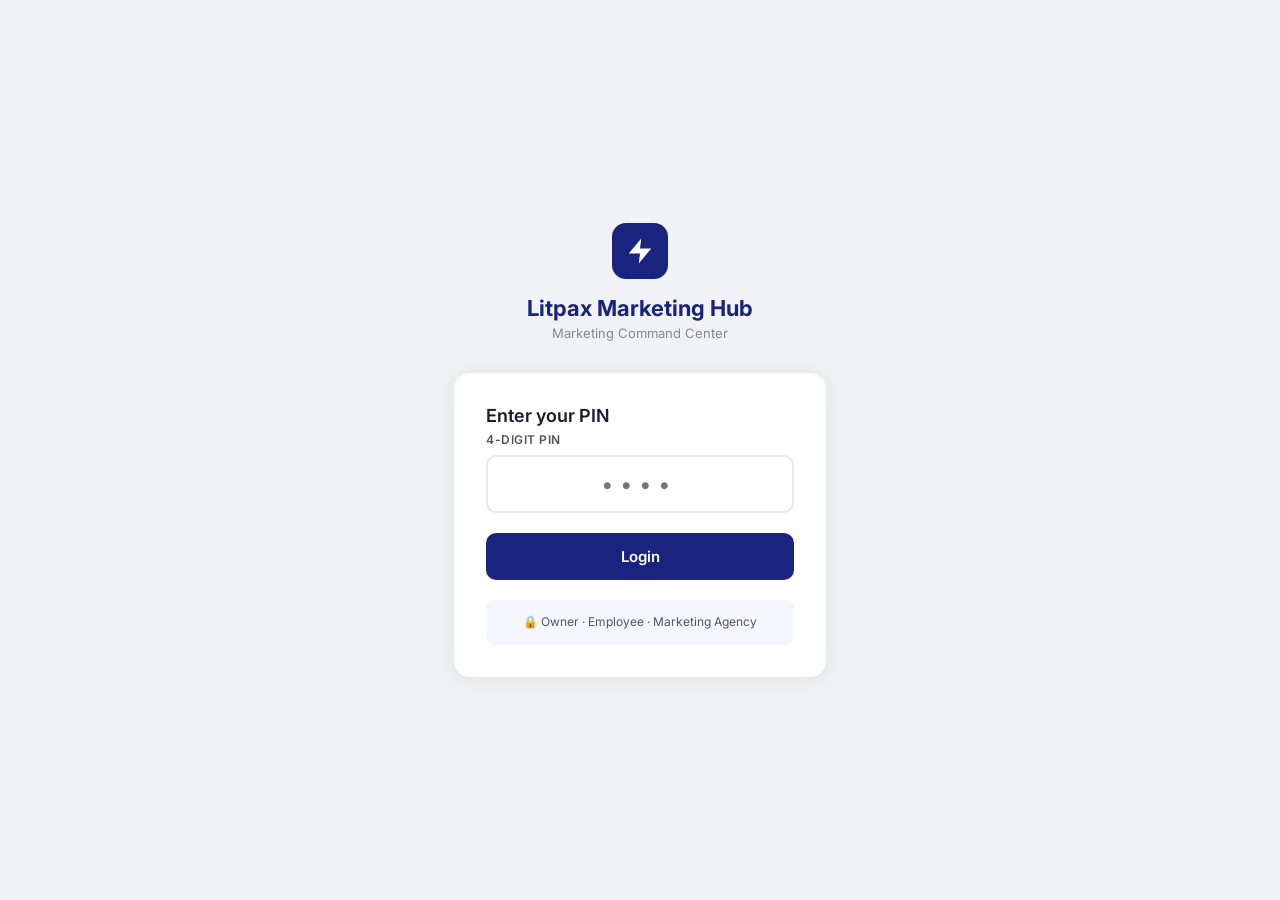
==== commit 1cd20db7: "Update agency.html" ====
--- a/agency.html
+++ b/agency.html
@@ -109,7 +109,7 @@
           <p class="task-desc">${t.Description||'Koi description nahi'}</p>
           <div class="task-meta">
             <div class="task-meta-item">Type: <strong>${t.Type||'—'}</strong></div>
-            <div class="task-meta-item">Due: <strong style="color:${isDue(t.Due_Date)?'#c62828':'#555'}">${t.Due_Date||'—'}</strong></div>
+            <div class="task-meta-item">Due: <strong style="color:${isDue(t.Due_Date)?'#c62828':'#555'}">${formatDate(t.Due_Date)}</strong></div>
           </div>
           <div class="task-actions">
             ${(t.Status==='In Progress'||t.Status==='Assigned'||t.Status==='Created')?`<button class="btn-sm btn-upload" onclick="openUpload('${t.Task_ID}','${t.Title}',false)">📁 Upload Work</button>`:''}
@@ -135,7 +135,7 @@
       <div class="form-group"><label>Drive / File Link *</label><input type="url" id="up-link" placeholder="https://drive.google.com/..."/></div>
       <div class="form-group"><label>Description *</label><input type="text" id="up-desc" placeholder="Kya upload kiya — e.g. Instagram Post Draft 1"/></div>
       <button class="btn-primary" onclick="doUpload('${taskId}','${title}',${submitAfter})">${submitAfter ? 'Submit & Mark Done' : 'Upload'}</button>
-      ${dels.length ? `<div class="deliverables-list"><h4>Previous Uploads</h4>${dels.map(d=>`<div class="del-item"><a href="${d.File_Link}" target="_blank" style="color:#4a148c">🔗 ${d.Description||'File'}</a><div class="del-meta">${d.Upload_Date} · <strong>${d.Status}</strong></div></div>`).join('')}</div>` : ''}
+      ${dels.length ? `<div class="deliverables-list"><h4>Previous Uploads</h4>${dels.map(d=>`<div class="del-item"><a href="${d.File_Link}" target="_blank" style="color:#4a148c">🔗 ${d.Description||'File'}</a><div class="del-meta">${formatDate(d.Upload_Date)} · <strong>${d.Status}</strong></div></div>`).join('')}</div>` : ''}
     `;
     openModal('uploadModal');
   }
@@ -168,7 +168,7 @@
               <td><strong>${d.Task_Title||'—'}</strong></td>
               <td>${d.Description||'—'}</td>
               <td><a href="${d.File_Link}" target="_blank" style="color:#4a148c;font-weight:500">🔗 Open</a></td>
-              <td style="font-size:12px;color:#888">${d.Upload_Date||'—'}</td>
+              <td style="font-size:12px;color:#888">${formatDate(d.Upload_Date)}</td>
               <td>${badgeHtml(d.Status)}</td>
             </tr>`).join('');
       } else {
--- a/style.css
+++ b/style.css
@@ -0,0 +1,302 @@
+@import url('https://fonts.googleapis.com/css2?family=Inter:wght@300;400;500;600;700&display=swap');
+
+/* ── RESET ── */
+* { margin: 0; padding: 0; box-sizing: border-box; }
+body { font-family: 'Inter', sans-serif; background: #f0f2f5; color: #1a1a2e; }
+
+/* ── SIDEBAR ── */
+.sidebar {
+  position: fixed; top: 0; left: 0;
+  width: 220px; height: 100vh;
+  display: flex; flex-direction: column; z-index: 100;
+}
+.sidebar-brand {
+  padding: 20px 20px 16px;
+  border-bottom: 1px solid rgba(255,255,255,0.1);
+}
+.sidebar-brand h2 { color: white; font-size: 14px; font-weight: 700; }
+.sidebar-brand p  { color: rgba(255,255,255,0.5); font-size: 11px; margin-top: 2px; }
+
+.nav { flex: 1; padding: 12px 0; }
+.nav-item {
+  display: flex; align-items: center; gap: 10px;
+  padding: 10px 20px; color: rgba(255,255,255,0.7);
+  font-size: 13px; font-weight: 500; cursor: pointer;
+  transition: all 0.2s; border-left: 3px solid transparent;
+}
+.nav-item:hover { color: white; background: rgba(255,255,255,0.08); }
+.nav-item.active { color: white; background: rgba(255,255,255,0.12); }
+.nav-item .icon { font-size: 16px; }
+
+.sidebar-footer {
+  padding: 16px 20px;
+  border-top: 1px solid rgba(255,255,255,0.1);
+}
+.user-chip { display: flex; align-items: center; gap: 10px; }
+.user-avatar {
+  width: 32px; height: 32px; border-radius: 50%;
+  background: rgba(255,255,255,0.2);
+  display: flex; align-items: center; justify-content: center;
+  color: white; font-size: 13px; font-weight: 700;
+}
+.user-info p    { color: white; font-size: 12px; font-weight: 600; }
+.user-info span { color: rgba(255,255,255,0.5); font-size: 11px; }
+.logout-btn {
+  margin-top: 10px; width: 100%; padding: 8px;
+  background: rgba(255,255,255,0.1); border: none;
+  color: rgba(255,255,255,0.7); border-radius: 6px;
+  font-size: 12px; cursor: pointer; font-family: 'Inter', sans-serif;
+}
+.logout-btn:hover { background: rgba(255,255,255,0.2); color: white; }
+
+/* ── MAIN ── */
+.main { margin-left: 220px; padding: 24px; min-height: 100vh; }
+
+.page-header {
+  display: flex; align-items: center;
+  justify-content: space-between; margin-bottom: 24px;
+}
+.page-header h1 { font-size: 22px; font-weight: 700; color: #1a1a2e; }
+.page-header p  { font-size: 13px; color: #888; margin-top: 2px; }
+
+/* ── SECTIONS ── */
+.section { display: none; }
+.section.active { display: block; }
+
+/* ── STATS ── */
+.stats-grid {
+  display: grid;
+  grid-template-columns: repeat(4, 1fr);
+  gap: 16px; margin-bottom: 24px;
+}
+.stats-grid.col3 { grid-template-columns: repeat(3, 1fr); }
+
+.stat-card {
+  background: white; border-radius: 12px; padding: 20px;
+  box-shadow: 0 1px 8px rgba(0,0,0,0.06);
+}
+.stat-label {
+  font-size: 11px; font-weight: 600; color: #888;
+  text-transform: uppercase; letter-spacing: 0.5px;
+}
+.stat-value { font-size: 30px; font-weight: 700; margin: 6px 0 2px; }
+.stat-sub   { font-size: 12px; color: #aaa; }
+.stat-card.red   .stat-value { color: #c62828; }
+.stat-card.green .stat-value { color: #2e7d32; }
+.stat-card.amber .stat-value { color: #e65100; }
+
+/* ── TABLE ── */
+.table-card {
+  background: white; border-radius: 12px;
+  box-shadow: 0 1px 8px rgba(0,0,0,0.06); overflow: hidden;
+}
+.table-header {
+  padding: 16px 20px;
+  display: flex; align-items: center;
+  justify-content: space-between;
+  border-bottom: 1px solid #f0f0f0;
+}
+.table-header h3 { font-size: 14px; font-weight: 700; }
+
+.filter-bar { display: flex; gap: 8px; }
+.filter-btn {
+  padding: 5px 12px; border: 1.5px solid #e8e8e8;
+  border-radius: 20px; font-size: 11px; font-weight: 600;
+  cursor: pointer; background: white; color: #555;
+  font-family: 'Inter', sans-serif; transition: all 0.2s;
+}
+
+table { width: 100%; border-collapse: collapse; }
+th {
+  padding: 10px 16px; text-align: left;
+  font-size: 11px; font-weight: 600; color: #888;
+  text-transform: uppercase; letter-spacing: 0.5px;
+  background: #fafafa; border-bottom: 1px solid #f0f0f0;
+}
+td {
+  padding: 12px 16px; font-size: 13px; color: #333;
+  border-bottom: 1px solid #f7f7f7;
+}
+tr:hover td { background: #fafafa; }
+tr:last-child td { border-bottom: none; }
+
+/* ── BADGES ── */
+.badge {
+  display: inline-block; padding: 3px 10px;
+  border-radius: 20px; font-size: 11px; font-weight: 600;
+}
+.badge-created    { background: #e8eaf6; color: #3949ab; }
+.badge-assigned   { background: #e3f2fd; color: #1565c0; }
+.badge-inprogress { background: #fff3e0; color: #e65100; }
+.badge-review     { background: #f3e5f5; color: #6a1b9a; }
+.badge-approved   { background: #e8f5e9; color: #2e7d32; }
+.badge-rejected   { background: #ffebee; color: #c62828; }
+
+.priority-high   { color: #c62828; font-weight: 600; }
+.priority-medium { color: #e65100; font-weight: 600; }
+.priority-low    { color: #2e7d32; font-weight: 600; }
+
+/* ── ACTION BUTTONS ── */
+.action-btn {
+  padding: 4px 10px; border-radius: 6px; font-size: 11px;
+  font-weight: 600; cursor: pointer; border: none;
+  font-family: 'Inter', sans-serif; margin-right: 4px;
+}
+.btn-view     { background: #e8eaf6; color: #3949ab; }
+.btn-approve  { background: #e8f5e9; color: #2e7d32; }
+.btn-reject   { background: #ffebee; color: #c62828; }
+.btn-forward  { background: #e8f5e9; color: #2e7d32; }
+.btn-progress { background: #fff3e0; color: #e65100; }
+
+.btn-sm {
+  padding: 6px 12px; border-radius: 6px; font-size: 12px;
+  font-weight: 600; cursor: pointer; border: none;
+  font-family: 'Inter', sans-serif; transition: all 0.2s;
+}
+.btn-upload { background: #f3e5f5; color: #4a148c; }
+.btn-upload:hover { background: #e1bee7; }
+.btn-done   { background: #e8f5e9; color: #2e7d32; }
+.btn-done:hover { background: #c8e6c9; }
+
+/* ── PRIMARY BUTTON ── */
+.btn-primary {
+  padding: 11px 24px; color: white; border: none;
+  border-radius: 8px; font-size: 13px; font-weight: 600;
+  cursor: pointer; font-family: 'Inter', sans-serif;
+  transition: background 0.2s;
+}
+.btn-primary:disabled { background: #aaa !important; cursor: not-allowed; }
+
+/* ── FORM ── */
+.form-card {
+  background: white; border-radius: 12px; padding: 24px;
+  box-shadow: 0 1px 8px rgba(0,0,0,0.06); margin-bottom: 20px;
+}
+.form-card h3 { font-size: 15px; font-weight: 700; margin-bottom: 20px; }
+.form-grid { display: grid; grid-template-columns: 1fr 1fr; gap: 16px; }
+.form-group { display: flex; flex-direction: column; gap: 6px; }
+.form-group.full { grid-column: 1 / -1; }
+.form-group label {
+  font-size: 11px; font-weight: 600; color: #555;
+  text-transform: uppercase; letter-spacing: 0.5px;
+}
+.form-group input,
+.form-group select,
+.form-group textarea {
+  padding: 10px 12px; border: 1.5px solid #e8e8e8;
+  border-radius: 8px; font-size: 13px; outline: none;
+  font-family: 'Inter', sans-serif; transition: border-color 0.2s; color: #1a1a2e;
+}
+.form-group textarea { resize: vertical; min-height: 80px; }
+
+/* ── MODAL ── */
+.modal-overlay {
+  position: fixed; inset: 0; background: rgba(0,0,0,0.4);
+  display: none; align-items: center;
+  justify-content: center; z-index: 1000;
+}
+.modal-overlay.open { display: flex; }
+.modal {
+  background: white; border-radius: 16px;
+  width: 540px; max-width: 90vw; max-height: 85vh;
+  overflow-y: auto; padding: 28px;
+  box-shadow: 0 8px 40px rgba(0,0,0,0.15);
+}
+.modal-head {
+  display: flex; align-items: center;
+  justify-content: space-between; margin-bottom: 20px;
+}
+.modal-head h3 { font-size: 16px; font-weight: 700; }
+.modal-close {
+  width: 28px; height: 28px; background: #f0f0f0; border: none;
+  border-radius: 50%; cursor: pointer; font-size: 16px;
+  display: flex; align-items: center; justify-content: center;
+}
+.modal-actions { display: flex; gap: 8px; margin-top: 16px; }
+
+.detail-row { display: flex; gap: 12px; margin-bottom: 12px; }
+.detail-item { flex: 1; }
+.detail-item label {
+  font-size: 10px; font-weight: 600; color: #aaa;
+  text-transform: uppercase; display: block; margin-bottom: 3px;
+}
+.detail-item p { font-size: 13px; color: #333; font-weight: 500; }
+
+/* ── DELIVERABLES ── */
+.deliverables-list { margin-top: 16px; }
+.deliverables-list h4 {
+  font-size: 12px; font-weight: 700; color: #555;
+  text-transform: uppercase; margin-bottom: 10px;
+}
+.del-item {
+  padding: 10px 12px; background: #f8f9ff;
+  border-radius: 8px; margin-bottom: 8px; font-size: 13px;
+}
+.del-item a { text-decoration: none; font-weight: 500; }
+.del-item a:hover { text-decoration: underline; }
+.del-meta { font-size: 11px; color: #aaa; margin-top: 3px; }
+
+/* ── TASK CARDS (Agency) ── */
+.tasks-grid {
+  display: grid;
+  grid-template-columns: repeat(auto-fill, minmax(320px, 1fr));
+  gap: 16px;
+}
+.task-card {
+  background: white; border-radius: 12px; padding: 20px;
+  box-shadow: 0 1px 8px rgba(0,0,0,0.06);
+  border-left: 4px solid #e8e8e8; transition: box-shadow 0.2s;
+}
+.task-card:hover { box-shadow: 0 4px 20px rgba(0,0,0,0.1); }
+.task-card.priority-High   { border-left-color: #c62828; }
+.task-card.priority-Medium { border-left-color: #e65100; }
+.task-card.priority-Low    { border-left-color: #2e7d32; }
+.task-card-head {
+  display: flex; align-items: flex-start;
+  justify-content: space-between; margin-bottom: 10px;
+}
+.task-card-head h3 {
+  font-size: 14px; font-weight: 700; color: #1a1a2e;
+  flex: 1; margin-right: 8px;
+}
+.task-desc {
+  font-size: 12px; color: #888; margin-bottom: 12px;
+  display: -webkit-box; -webkit-line-clamp: 2;
+  -webkit-box-orient: vertical; overflow: hidden;
+}
+.task-meta { display: flex; gap: 16px; margin-bottom: 14px; }
+.task-meta-item { font-size: 11px; color: #aaa; }
+.task-meta-item strong { color: #555; }
+.task-actions { display: flex; gap: 8px; flex-wrap: wrap; }
+
+/* ── MISC ── */
+.empty-state { text-align: center; padding: 48px 20px; color: #aaa; }
+.empty-state p { font-size: 14px; margin-top: 8px; }
+
+.remarks-input {
+  width: 100%; padding: 10px 12px; border: 1.5px solid #e8e8e8;
+  border-radius: 8px; font-size: 13px; outline: none;
+  font-family: 'Inter', sans-serif; margin: 12px 0 8px;
+}
+.remarks-input:focus { border-color: #1a237e; }
+
+/* ── TOAST ── */
+.toast {
+  position: fixed; bottom: 24px; right: 24px;
+  color: white; padding: 12px 20px; border-radius: 10px;
+  font-size: 13px; font-weight: 500;
+  box-shadow: 0 4px 20px rgba(0,0,0,0.15);
+  transform: translateY(80px); opacity: 0;
+  transition: all 0.3s; z-index: 9999;
+}
+.toast.show { transform: translateY(0); opacity: 1; }
+
+/* ── SPINNER ── */
+.spinner {
+  display: inline-block; width: 14px; height: 14px;
+  border: 2px solid rgba(255,255,255,0.4);
+  border-top-color: white; border-radius: 50%;
+  animation: spin 0.7s linear infinite;
+  vertical-align: middle; margin-right: 6px;
+}
+@keyframes spin { to { transform: rotate(360deg); } }
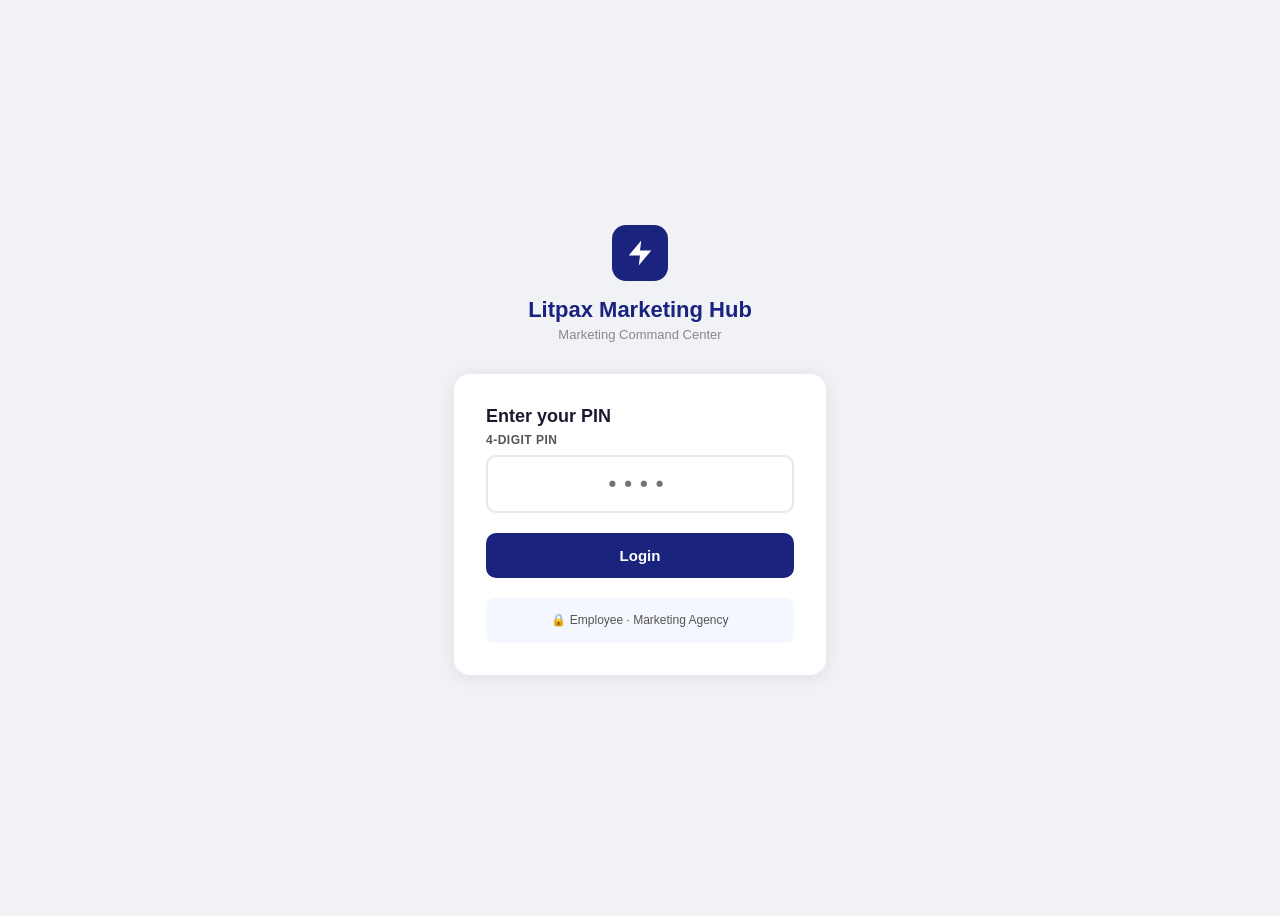
==== commit 73a4d6c9: "Update agency.html" ====
--- a/agency.html
+++ b/agency.html
@@ -13,7 +13,11 @@
   .btn-primary:hover { background: #6a1b9a; }
   .toast { background: #4a148c; }
   .form-group input:focus,
-  .form-group textarea:focus { border-color: #4a148c; }
+  .form-group textarea:focus,
+  .form-group select:focus { border-color: #4a148c; }
+  .badge-pending  { background: #fff3e0; color: #e65100; }
+  .badge-done     { background: #e8f5e9; color: #2e7d32; }
+  .badge-rejected { background: #ffebee; color: #c62828; }
 </style>
 </head>
 <body>
@@ -23,6 +27,8 @@
   <nav class="nav">
     <div class="nav-item active" onclick="showSection('tasks')" id="nav-tasks"><span class="icon">📋</span> My Tasks</div>
     <div class="nav-item" onclick="showSection('deliverables');loadDeliverables()" id="nav-deliverables"><span class="icon">📁</span> My Deliverables</div>
+    <div class="nav-item" onclick="showSection('requests');loadMyRequests()" id="nav-requests"><span class="icon">📝</span> My Requests</div>
+    <div class="nav-item" onclick="showSection('newrequest')" id="nav-newrequest"><span class="icon">➕</span> New Request</div>
   </nav>
   <div class="sidebar-footer">
     <div class="user-chip">
@@ -59,6 +65,47 @@
       <div class="table-header"><h3>Uploaded Files</h3></div>
       <table><thead><tr><th>Task</th><th>Description</th><th>Link</th><th>Date</th><th>Status</th></tr></thead>
       <tbody id="del-tbody"><tr><td colspan="5" class="empty-state"><p>Loading...</p></td></tr></tbody></table>
+    </div>
+  </div>
+
+  <!-- MY REQUESTS -->
+  <div class="section" id="section-requests">
+    <div class="page-header">
+      <div><h1>My Requests</h1><p>Employee ko bheje hue requests</p></div>
+      <button class="btn-primary" onclick="loadMyRequests()">🔄 Refresh</button>
+    </div>
+    <div class="table-card">
+      <div class="table-header"><h3>Requests</h3></div>
+      <table><thead><tr><th>Title</th><th>Type</th><th>Due Date</th><th>Remarks</th><th>Status</th><th>Date</th></tr></thead>
+      <tbody id="req-tbody"><tr><td colspan="6" class="empty-state"><p>Loading...</p></td></tr></tbody></table>
+    </div>
+  </div>
+
+  <!-- NEW REQUEST -->
+  <div class="section" id="section-newrequest">
+    <div class="page-header">
+      <div><h1>New Request</h1><p>Employee se kuch mangna ho toh yahan daalo</p></div>
+    </div>
+    <div class="form-card">
+      <h3>Request Details</h3>
+      <div class="form-grid">
+        <div class="form-group full"><label>Title *</label><input type="text" id="r-title" placeholder="e.g. Product photos chahiye"/></div>
+        <div class="form-group">
+          <label>Type *</label>
+          <select id="r-type">
+            <option value="">Select</option>
+            <option>Pictures</option>
+            <option>Content</option>
+            <option>Video</option>
+            <option>Other</option>
+          </select>
+        </div>
+        <div class="form-group"><label>Due Date</label><input type="date" id="r-due"/></div>
+        <div class="form-group full"><label>Description *</label><textarea id="r-desc" placeholder="Kya chahiye detail mein..."></textarea></div>
+        <div class="form-group full"><label>Remarks</label><textarea id="r-remarks" placeholder="Koi special requirement..."></textarea></div>
+      </div>
+      <br/>
+      <button class="btn-primary" id="reqBtn" onclick="submitRequest()">📨 Send Request</button>
     </div>
   </div>
 
@@ -176,6 +223,48 @@
       }
     } catch(e) { showToast('Error'); }
   }
+
+  async function loadMyRequests() {
+    try {
+      const data = await api({ action:'getAgencyRequests' });
+      const tbody = document.getElementById('req-tbody');
+      if (data.success && data.requests.length) {
+        const mine = data.requests.filter(r => r.Created_By === user.name);
+        tbody.innerHTML = !mine.length
+          ? '<tr><td colspan="6" class="empty-state"><p>Koi request nahi</p></td></tr>'
+          : mine.map(r=>`<tr>
+              <td><strong>${r.Title||'—'}</strong><br><small style="color:#aaa">${r.Description||''}</small></td>
+              <td>${r.Type||'—'}</td>
+              <td>${formatDate(r.Due_Date)}</td>
+              <td style="font-size:12px;color:#888">${r.Remarks||'—'}</td>
+              <td><span class="badge badge-${(r.Status||'pending').toLowerCase()}">${r.Status||'Pending'}</span></td>
+              <td style="font-size:12px;color:#aaa">${formatDate(r.Created_At)}</td>
+            </tr>`).join('');
+      } else {
+        tbody.innerHTML = '<tr><td colspan="6" class="empty-state"><p>Koi request nahi</p></td></tr>';
+      }
+    } catch(e) { showToast('Error loading requests'); }
+  }
+
+  async function submitRequest() {
+    const title   = document.getElementById('r-title').value.trim();
+    const type    = document.getElementById('r-type').value;
+    const due     = document.getElementById('r-due').value;
+    const desc    = document.getElementById('r-desc').value.trim();
+    const remarks = document.getElementById('r-remarks').value.trim();
+    if (!title || !type || !desc) { showToast('Title, Type aur Description required!'); return; }
+    const btn = document.getElementById('reqBtn');
+    btn.disabled = true; btn.innerHTML = '<span class="spinner"></span> Sending...';
+    try {
+      const data = await api({ action:'createAgencyRequest', title, type, dueDate:due, description:desc, remarks, createdBy:user.name });
+      if (data.success) {
+        showToast('✅ Request sent!');
+        ['r-title','r-type','r-due','r-desc','r-remarks'].forEach(id => document.getElementById(id).value='');
+        showSection('requests'); loadMyRequests();
+      }
+    } catch(e) { showToast('Error'); }
+    btn.disabled = false; btn.innerHTML = '📨 Send Request';
+  }
 </script>
 </body>
 </html>
